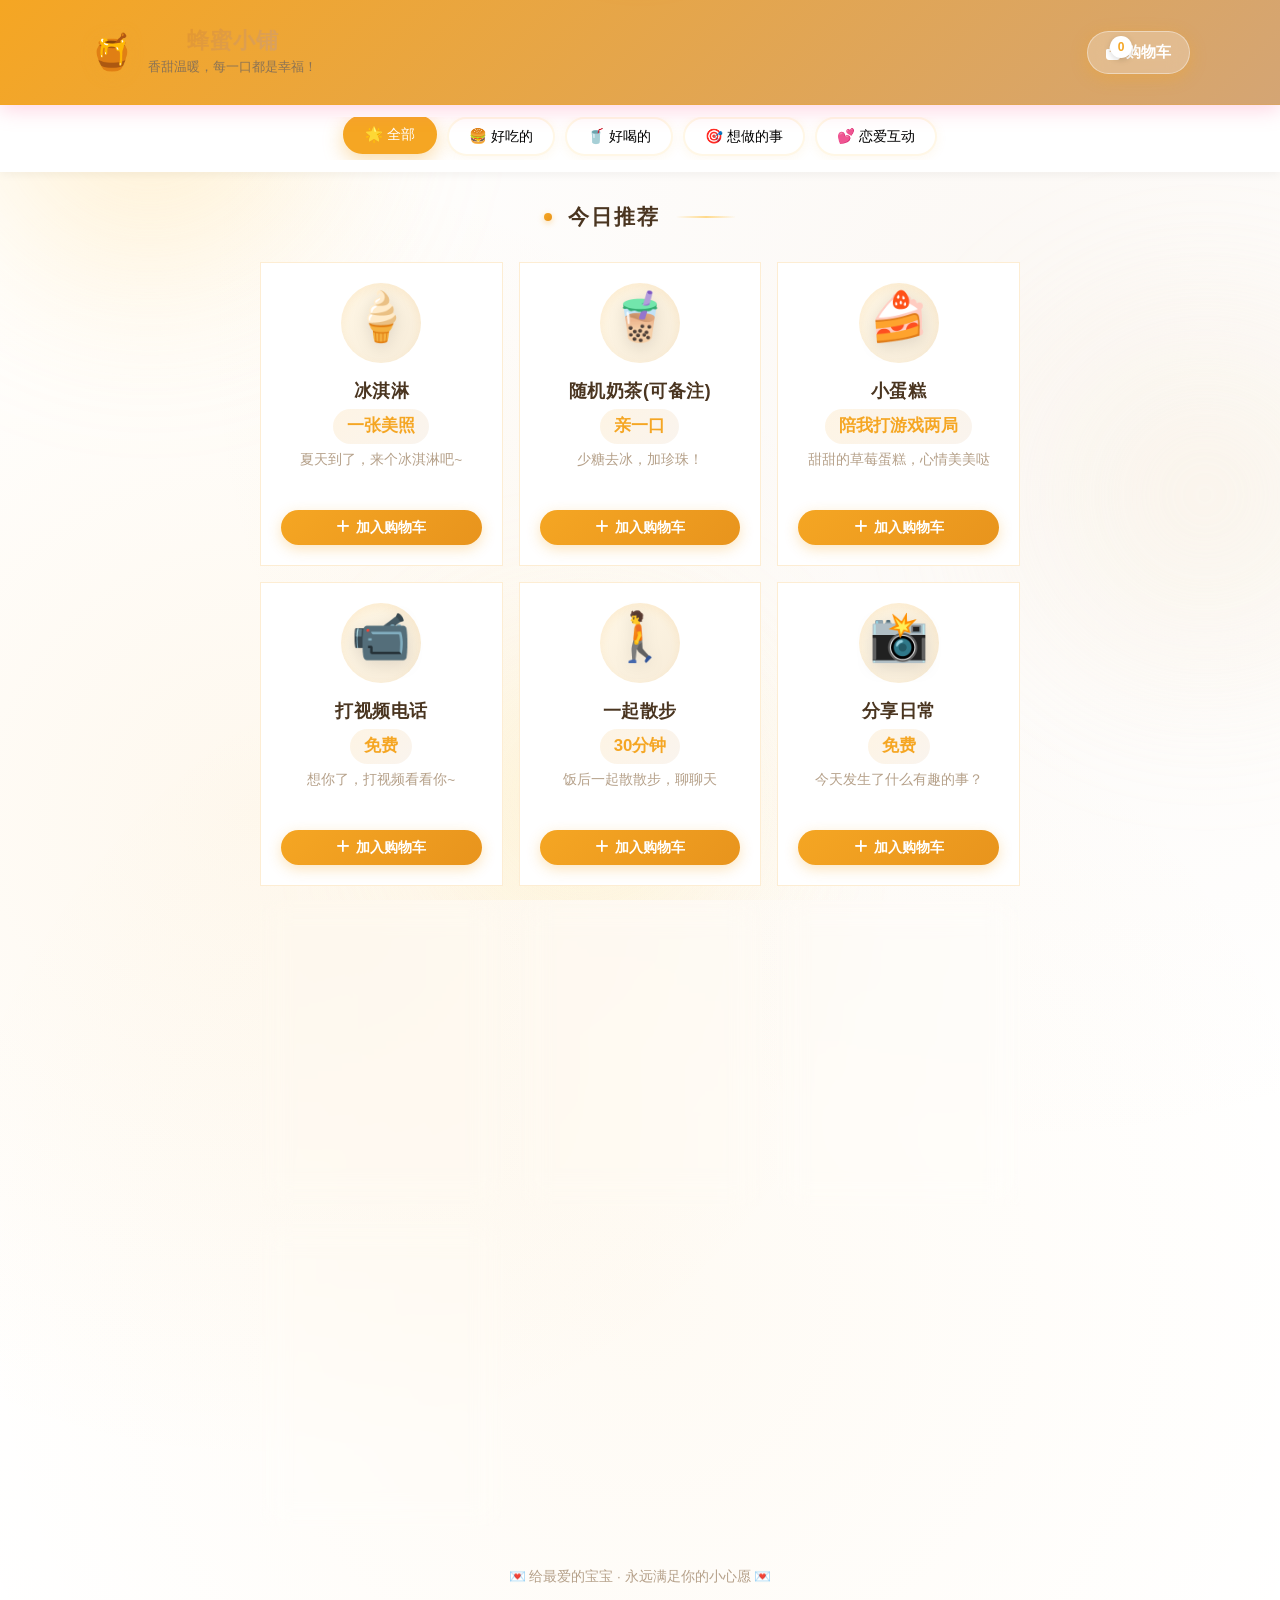
==== index.html @ 9498f6af "feat: init" ====
<!DOCTYPE html>
<html lang="zh-CN">
<head>
    <meta charset="UTF-8">
    <meta name="viewport" content="width=device-width, initial-scale=1.0">
    <title>🍯 蜂蜜小铺</title>
    <link rel="stylesheet" href="css/style.css">
    <link href="https://cdnjs.cloudflare.com/ajax/libs/font-awesome/6.4.0/css/all.min.css" rel="stylesheet">
</head>
<body>
    <!-- 背景装饰 -->
    <div class="bg-decor">
        <div class="blob blob-1"></div>
        <div class="blob blob-2"></div>
        <div class="blob blob-3"></div>
    </div>

    <!-- 浮动爱心容器 -->
    <div class="hearts-container" id="heartsContainer"></div>

    <!-- 顶部导航 -->
    <header class="header">
        <div class="header-inner">
            <div class="header-left">
                <div class="logo-wrap">
                    <span class="logo-icon">🍯</span>
                    <div class="logo-text">
                        <h1 class="logo-title">蜂蜜小铺</h1>
                        <p class="logo-sub">香甜温暖，每一口都是幸福！</p>
                    </div>
                </div>
            </div>
            <div class="header-right">
                <button class="btn-cart" onclick="toggleCart()">
                    <span class="btn-cart-icon">
                        <i class="fas fa-shopping-bag"></i>
                        <span class="cart-badge" id="cartBadge">0</span>
                    </span>
                    <span class="btn-cart-text">购物车</span>
                </button>
            </div>
        </div>
    </header>

    <!-- 分类导航 -->
    <nav class="category-nav">
        <div class="category-list" id="categoryList"></div>
    </nav>

    <!-- 主内容区 -->
    <main class="main-content">
        <div class="section-title">
            <span class="title-dot"></span>
            <h2>今日推荐</h2>
            <span class="title-line"></span>
        </div>
        <div class="products-grid" id="productsGrid"></div>
    </main>

    <!-- 底部 -->
    <footer class="footer">
        <p>💌 给最爱的宝宝 · 永远满足你的小心愿 💌</p>
    </footer>

    <!-- 购物车侧边栏 -->
    <div class="cart-overlay" id="cartOverlay" onclick="toggleCart()"></div>
    <aside class="cart-sidebar" id="cartSidebar">
        <div class="cart-header">
            <div class="cart-header-title">
                <span class="cart-header-icon">🛒</span>
                <h2>我的购物车</h2>
            </div>
            <button class="btn-close" onclick="toggleCart()">
                <i class="fas fa-times"></i>
            </button>
        </div>
        <div class="cart-items" id="cartItems">
            <div class="cart-empty-state">
                <div class="cart-empty-emoji">🛍️</div>
                <p class="cart-empty-text">购物车空空如也~</p>
                <p class="cart-empty-sub">快去选点什么吧！</p>
            </div>
        </div>
        <div class="cart-footer" id="cartFooter" style="display:none;">
            <div class="cart-summary">
                <div class="cart-summary-row">
                    <span>商品件数</span>
                    <span class="cart-summary-value">共 <strong id="cartCount">0</strong> 件</span>
                </div>
            </div>
            <div class="cart-note-wrap">
                <label class="cart-note-label">
                    <i class="fas fa-pen"></i> 给男朋友留个言
                </label>
                <textarea class="cart-note" id="cartNote" placeholder="写点什么甜甜的话吧..." rows="2"></textarea>
            </div>
            <button class="btn-submit-order" onclick="submitOrder()">
                <span class="btn-submit-icon">
                    <i class="fas fa-paper-plane"></i>
                </span>
                <span>下单啦~</span>
                <span class="btn-shine"></span>
            </button>
        </div>
    </aside>

    <!-- Toast 提示 -->
    <div class="toast" id="toast">
        <span class="toast-icon" id="toastIcon">✓</span>
        <span class="toast-text" id="toastText"></span>
    </div>

    <script src="js/data.js"></script>
    <script src="js/app.js"></script>
</body>
</html>
---- css/style.css ----
/* ========== 基础样式 ========== */
:root {
    --pink: #f5a623;
    --pink-soft: #ffd98a;
    --pink-light: #fff7e6;
    --pink-dark: #e8941d;
    --peach: #ffd6a5;
    --purple: #d4a574;
    --purple-light: #f7ecd9;
    --yellow: #ffe9a3;
    --mint: #c9e4ca;
    --blue: #b8d8dd;

    --bg-primary: #fdf6e3;
    --bg-soft: #fffbea;
    --white: #ffffff;

    --text-primary: #4a3520;
    --text-secondary: #8b7355;
    --text-light: #b5a089;

    --glass-bg: rgba(255, 253, 245, 0.7);
    --glass-border: rgba(245, 166, 35, 0.2);
    --glass-shadow: 0 8px 32px rgba(245, 166, 35, 0.15);
    --glass-shadow-hover: 0 12px 40px rgba(245, 166, 35, 0.25);

    --radius-sm: 12px;
    --radius-md: 18px;
    --radius-lg: 24px;
    --radius-xl: 32px;

    --transition: all 0.35s cubic-bezier(0.4, 0, 0.2, 1);
    --transition-slow: all 0.5s cubic-bezier(0.34, 1.56, 0.64, 1);
}

* { margin: 0; padding: 0; box-sizing: border-box; }

body {
    font-family: 'PingFang SC', 'Microsoft YaHei', -apple-system, BlinkMacSystemFont, 'Segoe UI', sans-serif;
    background: var(--bg-primary);
    color: var(--text-primary);
    min-height: 100vh;
    position: relative;
    overflow-x: hidden;
    line-height: 1.6;
    -webkit-font-smoothing: antialiased;
}

button {
    font-family: inherit;
    cursor: pointer;
    border: none;
    outline: none;
}

/* ========== 背景装饰 - 流动的彩色光斑 ========== */
.bg-decor {
    position: fixed;
    inset: 0;
    overflow: hidden;
    z-index: 0;
    pointer-events: none;
}

.blob {
    position: absolute;
    border-radius: 50%;
    filter: blur(80px);
    opacity: 0.55;
    animation: blobFloat 20s ease-in-out infinite;
}

.blob-1 {
    width: 500px; height: 500px;
    background: radial-gradient(circle, var(--pink-soft) 0%, transparent 70%);
    top: -150px; left: -100px;
    animation-delay: 0s;
}

.blob-2 {
    width: 450px; height: 450px;
    background: radial-gradient(circle, var(--purple-light) 0%, transparent 70%);
    top: 30%; right: -150px;
    animation-delay: -7s;
}

.blob-3 {
    width: 400px; height: 400px;
    background: radial-gradient(circle, var(--yellow) 0%, transparent 70%);
    bottom: -100px; left: 30%;
    animation-delay: -14s;
}

@keyframes blobFloat {
    0%, 100% { transform: translate(0, 0) scale(1); }
    25% { transform: translate(50px, -30px) scale(1.1); }
    50% { transform: translate(-30px, 40px) scale(0.95); }
    75% { transform: translate(40px, 30px) scale(1.05); }
}

/* ========== 浮动爱心 ========== */
.hearts-container {
    position: fixed;
    inset: 0;
    pointer-events: none;
    z-index: 1;
    overflow: hidden;
}

.floating-heart {
    position: absolute;
    font-size: 20px;
    opacity: 0;
    animation: heartFloat 3s ease-out forwards;
    pointer-events: none;
}

@keyframes heartFloat {
    0% {
        opacity: 1;
        transform: translateY(0) scale(0.5) rotate(0deg);
    }
    50% {
        opacity: 0.8;
        transform: translateY(-80px) scale(1.2) rotate(15deg);
    }
    100% {
        opacity: 0;
        transform: translateY(-180px) scale(0.8) rotate(-15deg);
    }
}

/* ========== 顶部导航 ========== */
.header {
    position: sticky;
    top: 0;
    z-index: 100;
    padding: 18px 20px;
    background: linear-gradient(180deg, rgba(255, 246, 250, 0.95) 0%, rgba(255, 246, 250, 0.7) 100%);
    backdrop-filter: blur(20px);
    -webkit-backdrop-filter: blur(20px);
    border-bottom: 1px solid rgba(245, 166, 35, 0.1);
}

.header-inner {
    max-width: 1100px;
    margin: 0 auto;
    display: flex;
    align-items: center;
    justify-content: space-between;
    gap: 16px;
}

.header-left { flex: 1; }

.logo-wrap {
    display: flex;
    align-items: center;
    gap: 14px;
}

.logo-icon {
    font-size: 2.2rem;
    animation: heartBeat 1.8s ease-in-out infinite;
    display: inline-block;
    filter: drop-shadow(0 2px 8px rgba(245, 166, 35, 0.3));
}

@keyframes heartBeat {
    0%, 100% { transform: scale(1); }
    14% { transform: scale(1.15); }
    28% { transform: scale(1); }
    42% { transform: scale(1.12); }
    70% { transform: scale(1); }
}

.logo-title {
    font-size: 1.35rem;
    font-weight: 700;
    background: linear-gradient(135deg, var(--pink-dark) 0%, var(--purple) 100%);
    -webkit-background-clip: text;
    -webkit-text-fill-color: transparent;
    background-clip: text;
    letter-spacing: 1px;
    line-height: 1.2;
}

.logo-sub {
    font-size: 0.82rem;
    color: var(--text-secondary);
    margin-top: 2px;
}

.btn-cart {
    display: flex;
    align-items: center;
    gap: 10px;
    padding: 12px 22px;
    background: linear-gradient(135deg, var(--pink) 0%, var(--pink-dark) 100%);
    color: white;
    border-radius: 50px;
    font-size: 0.95rem;
    font-weight: 600;
    transition: var(--transition);
    box-shadow: 0 4px 16px rgba(245, 166, 35, 0.35);
    position: relative;
    overflow: hidden;
}

.btn-cart::before {
    content: '';
    position: absolute;
    top: 0; left: -100%;
    width: 100%; height: 100%;
    background: linear-gradient(90deg, transparent, rgba(255,255,255,0.3), transparent);
    transition: left 0.5s;
}

.btn-cart:hover::before { left: 100%; }

.btn-cart:hover {
    transform: translateY(-2px);
    box-shadow: 0 6px 24px rgba(245, 166, 35, 0.5);
}

.btn-cart:active { transform: translateY(0) scale(0.98); }

.btn-cart-icon {
    position: relative;
    display: inline-flex;
    align-items: center;
    justify-content: center;
}

.btn-cart-icon i { font-size: 1rem; }

.cart-badge {
    position: absolute;
    top: -8px; right: -12px;
    min-width: 20px; height: 20px;
    background: #fff;
    color: var(--pink-dark);
    border-radius: 50%;
    font-size: 0.7rem;
    font-weight: 700;
    display: flex;
    align-items: center;
    justify-content: center;
    box-shadow: 0 2px 6px rgba(0,0,0,0.15);
    padding: 0 5px;
    animation: badgePop 0.3s ease;
}

@keyframes badgePop {
    0% { transform: scale(0); }
    60% { transform: scale(1.3); }
    100% { transform: scale(1); }
}

/* ========== 分类导航 ========== */
.category-nav {
    position: sticky;
    top: 88px;
    z-index: 99;
    padding: 16px 20px 12px;
}

.category-list {
    max-width: 1100px;
    margin: 0 auto;
    display: flex;
    gap: 10px;
    overflow-x: auto;
    padding-bottom: 4px;
    scrollbar-width: none;
}

.category-list::-webkit-scrollbar { display: none; }

.cat-btn {
    flex-shrink: 0;
    padding: 11px 20px;
    background: var(--glass-bg);
    border: 1.5px solid var(--glass-border);
    color: var(--text-primary);
    border-radius: 50px;
    font-size: 0.9rem;
    font-weight: 500;
    transition: var(--transition);
    white-space: nowrap;
    backdrop-filter: blur(10px);
    box-shadow: 0 2px 12px rgba(245, 166, 35, 0.08);
    display: inline-flex;
    align-items: center;
    gap: 6px;
}

.cat-btn:hover {
    transform: translateY(-2px);
    box-shadow: 0 6px 20px rgba(245, 166, 35, 0.18);
    border-color: var(--pink-soft);
}

.cat-btn.active {
    background: linear-gradient(135deg, var(--pink) 0%, var(--pink-dark) 100%);
    color: white;
    border-color: transparent;
    box-shadow: 0 6px 20px rgba(245, 166, 35, 0.4);
    transform: translateY(-2px);
}

/* ========== 主内容区 ========== */
.main-content {
    max-width: 1100px;
    margin: 0 auto;
    padding: 20px 20px 40px;
    position: relative;
    z-index: 2;
}

.section-title {
    display: flex;
    align-items: center;
    justify-content: center;
    gap: 16px;
    margin-bottom: 28px;
    margin-top: 8px;
}

.section-title h2 {
    font-size: 1.3rem;
    font-weight: 700;
    color: var(--text-primary);
    letter-spacing: 2px;
}

.title-dot {
    width: 8px; height: 8px;
    background: linear-gradient(135deg, var(--pink), var(--pink-dark));
    border-radius: 50%;
    box-shadow: 0 2px 6px rgba(245, 166, 35, 0.4);
}

.title-line {
    width: 60px; height: 2px;
    background: linear-gradient(90deg, transparent, var(--pink-soft), transparent);
    border-radius: 2px;
}

/* ========== 商品网格 ========== */
.products-grid {
    display: grid;
    grid-template-columns: repeat(auto-fill, minmax(220px, 1fr));
    gap: 18px;
}

.product-card {
    background: var(--glass-bg);
    border: 1.5px solid var(--glass-border);
    border-radius: var(--radius-lg);
    padding: 24px 18px;
    text-align: center;
    box-shadow: var(--glass-shadow);
    transition: var(--transition-slow);
    backdrop-filter: blur(14px);
    -webkit-backdrop-filter: blur(14px);
    position: relative;
    overflow: hidden;
    cursor: pointer;
    animation: cardFadeIn 0.5s ease backwards;
}

@keyframes cardFadeIn {
    from {
        opacity: 0;
        transform: translateY(20px);
    }
    to {
        opacity: 1;
        transform: translateY(0);
    }
}

.product-card:nth-child(1) { animation-delay: 0.05s; }
.product-card:nth-child(2) { animation-delay: 0.1s; }
.product-card:nth-child(3) { animation-delay: 0.15s; }
.product-card:nth-child(4) { animation-delay: 0.2s; }
.product-card:nth-child(5) { animation-delay: 0.25s; }
.product-card:nth-child(6) { animation-delay: 0.3s; }
.product-card:nth-child(n+7) { animation-delay: 0.35s; }

.product-card::before {
    content: '';
    position: absolute;
    top: 0; left: 0; right: 0;
    height: 3px;
    background: linear-gradient(90deg, var(--pink), var(--purple), var(--pink));
    background-size: 200% 100%;
    transform: scaleX(0);
    transform-origin: left;
    transition: transform 0.4s ease;
    animation: gradientMove 3s linear infinite;
}

@keyframes gradientMove {
    0% { background-position: 0% 50%; }
    100% { background-position: 200% 50%; }
}

.product-card:hover {
    transform: translateY(-8px);
    box-shadow: var(--glass-shadow-hover);
    border-color: var(--pink-soft);
}

.product-card:hover::before {
    transform: scaleX(1);
}

.product-emoji-wrap {
    width: 80px; height: 80px;
    margin: 0 auto 14px;
    background: linear-gradient(135deg, var(--pink-light) 0%, var(--purple-light) 100%);
    border-radius: 50%;
    display: flex;
    align-items: center;
    justify-content: center;
    transition: var(--transition-slow);
    box-shadow: inset 0 4px 10px rgba(245, 166, 35, 0.1);
}

.product-card:hover .product-emoji-wrap {
    transform: scale(1.1) rotate(-8deg);
    background: linear-gradient(135deg, var(--pink-soft) 0%, var(--purple) 100%);
}

.product-emoji {
    font-size: 2.5rem;
    transition: var(--transition);
    filter: drop-shadow(0 4px 8px rgba(0,0,0,0.1));
}

.product-card:hover .product-emoji {
    transform: scale(1.15) rotate(10deg);
}

.product-name {
    font-size: 1.05rem;
    font-weight: 700;
    color: var(--text-primary);
    margin-bottom: 6px;
    letter-spacing: 0.5px;
}

.product-price {
    display: inline-block;
    padding: 4px 14px;
    background: linear-gradient(135deg, rgba(245, 166, 35, 0.12), rgba(212, 165, 116, 0.12));
    color: var(--pink-dark);
    border-radius: 50px;
    font-size: 0.85rem;
    font-weight: 600;
    margin-bottom: 8px;
}

.product-desc {
    color: var(--text-secondary);
    font-size: 0.82rem;
    line-height: 1.5;
    min-height: 2.5em;
    margin-bottom: 14px;
}

.product-add-btn {
    width: 100%;
    padding: 11px 16px;
    background: linear-gradient(135deg, var(--pink) 0%, var(--pink-dark) 100%);
    color: white;
    border-radius: 50px;
    font-size: 0.9rem;
    font-weight: 600;
    transition: var(--transition);
    display: inline-flex;
    align-items: center;
    justify-content: center;
    gap: 6px;
    box-shadow: 0 4px 14px rgba(245, 166, 35, 0.3);
    position: relative;
    overflow: hidden;
}

.product-add-btn::before {
    content: '';
    position: absolute;
    top: 0; left: -100%;
    width: 100%; height: 100%;
    background: linear-gradient(90deg, transparent, rgba(255,255,255,0.35), transparent);
    transition: left 0.5s ease;
}

.product-add-btn:hover::before { left: 100%; }

.product-add-btn:hover {
    transform: scale(1.03);
    box-shadow: 0 6px 20px rgba(245, 166, 35, 0.5);
}

.product-add-btn:active { transform: scale(0.97); }

/* ========== 底部 ========== */
.footer {
    text-align: center;
    padding: 20px 20px 40px;
    color: var(--text-light);
    font-size: 0.85rem;
    position: relative;
    z-index: 2;
}

/* ========== 购物车遮罩 & 侧边栏 ========== */
.cart-overlay {
    position: fixed;
    inset: 0;
    background: rgba(61, 44, 58, 0.4);
    backdrop-filter: blur(6px);
    -webkit-backdrop-filter: blur(6px);
    z-index: 200;
    opacity: 0;
    pointer-events: none;
    transition: opacity 0.35s ease;
}

.cart-overlay.show {
    opacity: 1;
    pointer-events: auto;
}

.cart-sidebar {
    position: fixed;
    top: 0; right: 0;
    width: 420px;
    max-width: 92vw;
    height: 100vh;
    background: linear-gradient(180deg, #fffafc 0%, #fff5f9 100%);
    z-index: 201;
    box-shadow: -8px 0 40px rgba(245, 166, 35, 0.2);
    transform: translateX(100%);
    transition: transform 0.45s cubic-bezier(0.34, 1.56, 0.64, 1);
    display: flex;
    flex-direction: column;
    border-left: 1px solid rgba(245, 166, 35, 0.1);
}

.cart-sidebar.show {
    transform: translateX(0);
}

.cart-header {
    padding: 22px 24px;
    border-bottom: 1px solid rgba(245, 166, 35, 0.12);
    display: flex;
    justify-content: space-between;
    align-items: center;
    background: linear-gradient(135deg, rgba(255, 247, 230, 0.6) 0%, rgba(247, 236, 217, 0.4) 100%);
}

.cart-header-title {
    display: flex;
    align-items: center;
    gap: 10px;
}

.cart-header-icon {
    font-size: 1.6rem;
    animation: cartBounce 2s ease-in-out infinite;
    display: inline-block;
}

@keyframes cartBounce {
    0%, 100% { transform: translateY(0) rotate(0deg); }
    50% { transform: translateY(-4px) rotate(-5deg); }
}

.cart-header h2 {
    font-size: 1.25rem;
    font-weight: 700;
    background: linear-gradient(135deg, var(--pink-dark) 0%, var(--purple) 100%);
    -webkit-background-clip: text;
    -webkit-text-fill-color: transparent;
    background-clip: text;
    letter-spacing: 1px;
}

.btn-close {
    width: 38px; height: 38px;
    border-radius: 50%;
    background: rgba(245, 166, 35, 0.1);
    color: var(--text-secondary);
    font-size: 0.95rem;
    display: flex;
    align-items: center;
    justify-content: center;
    transition: var(--transition);
}

.btn-close:hover {
    background: var(--pink);
    color: white;
    transform: rotate(90deg);
}

.cart-items {
    flex: 1;
    overflow-y: auto;
    padding: 18px 20px;
}

.cart-items::-webkit-scrollbar {
    width: 6px;
}

.cart-items::-webkit-scrollbar-track {
    background: transparent;
}

.cart-items::-webkit-scrollbar-thumb {
    background: var(--pink-soft);
    border-radius: 3px;
}

/* 购物车空状态 */
.cart-empty-state {
    text-align: center;
    padding: 60px 20px;
    color: var(--text-light);
}

.cart-empty-emoji {
    font-size: 4rem;
    margin-bottom: 12px;
    animation: emptyFloat 3s ease-in-out infinite;
    display: inline-block;
}

@keyframes emptyFloat {
    0%, 100% { transform: translateY(0); }
    50% { transform: translateY(-8px); }
}

.cart-empty-text {
    font-size: 1.05rem;
    font-weight: 600;
    color: var(--text-secondary);
    margin-bottom: 4px;
}

.cart-empty-sub {
    font-size: 0.85rem;
    color: var(--text-light);
}

/* 购物车商品项 */
.cart-item {
    display: flex;
    align-items: center;
    gap: 12px;
    padding: 14px;
    border-radius: var(--radius-md);
    background: var(--glass-bg);
    border: 1.5px solid var(--glass-border);
    margin-bottom: 10px;
    backdrop-filter: blur(10px);
    animation: cartItemSlide 0.4s cubic-bezier(0.34, 1.56, 0.64, 1);
    transition: var(--transition);
}

@keyframes cartItemSlide {
    from {
        opacity: 0;
        transform: translateX(40px) scale(0.9);
    }
    to {
        opacity: 1;
        transform: translateX(0) scale(1);
    }
}

.cart-item:hover {
    border-color: var(--pink-soft);
    box-shadow: 0 4px 16px rgba(245, 166, 35, 0.15);
    transform: translateX(-2px);
}

.cart-item-emoji-wrap {
    width: 48px; height: 48px;
    border-radius: 50%;
    background: linear-gradient(135deg, var(--pink-light) 0%, var(--purple-light) 100%);
    display: flex;
    align-items: center;
    justify-content: center;
    flex-shrink: 0;
}

.cart-item-emoji {
    font-size: 1.6rem;
}

.cart-item-info {
    flex: 1;
    min-width: 0;
}

.cart-item-name {
    font-weight: 600;
    font-size: 0.95rem;
    color: var(--text-primary);
    margin-bottom: 2px;
}

.cart-item-price {
    color: var(--pink-dark);
    font-size: 0.8rem;
    font-weight: 600;
}

.cart-item-qty {
    display: flex;
    align-items: center;
    gap: 4px;
    background: var(--pink-light);
    border-radius: 50px;
    padding: 2px;
}

.qty-btn {
    width: 28px; height: 28px;
    border-radius: 50%;
    background: white;
    color: var(--pink-dark);
    font-size: 0.9rem;
    font-weight: 700;
    display: flex;
    align-items: center;
    justify-content: center;
    transition: var(--transition);
    box-shadow: 0 2px 6px rgba(245, 166, 35, 0.15);
}

.qty-btn:hover {
    background: var(--pink);
    color: white;
    transform: scale(1.1);
}

.qty-btn:active { transform: scale(0.9); }

.qty-num {
    min-width: 28px;
    text-align: center;
    font-weight: 700;
    font-size: 0.9rem;
    color: var(--text-primary);
}

.cart-item-remove {
    width: 32px; height: 32px;
    border-radius: 50%;
    background: rgba(255, 204, 204, 0.3);
    color: var(--pink-dark);
    font-size: 0.8rem;
    display: flex;
    align-items: center;
    justify-content: center;
    transition: var(--transition);
    flex-shrink: 0;
}

.cart-item-remove:hover {
    background: var(--pink-dark);
    color: white;
    transform: rotate(-15deg) scale(1.1);
}

/* 购物车底部 */
.cart-footer {
    padding: 18px 24px 24px;
    border-top: 1px solid rgba(245, 166, 35, 0.12);
    background: linear-gradient(180deg, transparent 0%, rgba(255, 247, 230, 0.5) 100%);
}

.cart-summary {
    background: var(--glass-bg);
    border: 1.5px solid var(--glass-border);
    border-radius: var(--radius-sm);
    padding: 12px 16px;
    margin-bottom: 12px;
    backdrop-filter: blur(10px);
}

.cart-summary-row {
    display: flex;
    justify-content: space-between;
    align-items: center;
    font-size: 0.9rem;
    color: var(--text-secondary);
}

.cart-summary-value {
    font-size: 0.9rem;
}

.cart-summary-value strong {
    color: var(--pink-dark);
    font-size: 1.1rem;
    font-weight: 700;
    margin: 0 2px;
}

.cart-note-wrap {
    margin-bottom: 14px;
}

.cart-note-label {
    display: flex;
    align-items: center;
    gap: 6px;
    font-size: 0.82rem;
    color: var(--text-secondary);
    margin-bottom: 6px;
    font-weight: 500;
}

.cart-note-label i { color: var(--pink); }

.cart-note {
    width: 100%;
    padding: 12px 14px;
    border: 1.5px solid rgba(245, 166, 35, 0.2);
    border-radius: var(--radius-sm);
    font-size: 0.88rem;
    resize: none;
    font-family: inherit;
    transition: var(--transition);
    background: white;
    color: var(--text-primary);
}

.cart-note:focus {
    outline: none;
    border-color: var(--pink);
    box-shadow: 0 0 0 4px rgba(245, 166, 35, 0.12);
}

.cart-note::placeholder {
    color: var(--text-light);
}

.btn-submit-order {
    position: relative;
    width: 100%;
    padding: 15px;
    background: linear-gradient(135deg, var(--pink) 0%, var(--pink-dark) 50%, var(--purple) 100%);
    background-size: 200% 200%;
    color: white;
    border-radius: 50px;
    font-size: 1.05rem;
    font-weight: 700;
    letter-spacing: 1px;
    transition: var(--transition);
    box-shadow: 0 6px 24px rgba(245, 166, 35, 0.4);
    display: inline-flex;
    align-items: center;
    justify-content: center;
    gap: 8px;
    overflow: hidden;
    animation: gradientShift 4s ease infinite;
}

@keyframes gradientShift {
    0%, 100% { background-position: 0% 50%; }
    50% { background-position: 100% 50%; }
}

.btn-submit-icon {
    display: inline-flex;
    transition: var(--transition);
}

.btn-submit-order:hover .btn-submit-icon {
    transform: translateX(4px) rotate(-15deg);
}

.btn-submit-order:hover {
    transform: translateY(-3px);
    box-shadow: 0 10px 30px rgba(245, 166, 35, 0.55);
}

.btn-submit-order:active {
    transform: translateY(-1px) scale(0.98);
}

.btn-shine {
    position: absolute;
    top: 0; left: -100%;
    width: 50%; height: 100%;
    background: linear-gradient(90deg, transparent, rgba(255,255,255,0.4), transparent);
    transform: skewX(-20deg);
    animation: shine 3s ease-in-out infinite;
}

@keyframes shine {
    0% { left: -100%; }
    60%, 100% { left: 200%; }
}

/* ========== Toast ========== */
.toast {
    position: fixed;
    top: 30px;
    left: 50%;
    transform: translateX(-50%) translateY(-150%);
    display: flex;
    align-items: center;
    gap: 10px;
    padding: 14px 28px;
    background: white;
    border-radius: 50px;
    box-shadow: 0 10px 40px rgba(245, 166, 35, 0.3);
    z-index: 999;
    transition: transform 0.5s cubic-bezier(0.34, 1.56, 0.64, 1);
    font-size: 0.92rem;
    font-weight: 500;
    border: 1.5px solid rgba(245, 166, 35, 0.15);
    white-space: nowrap;
    max-width: 90vw;
}

.toast.show {
    transform: translateX(-50%) translateY(0);
}

.toast-icon {
    width: 28px; height: 28px;
    border-radius: 50%;
    background: linear-gradient(135deg, var(--pink), var(--pink-dark));
    color: white;
    display: flex;
    align-items: center;
    justify-content: center;
    font-size: 0.8rem;
    flex-shrink: 0;
    animation: iconPop 0.5s ease;
}

@keyframes iconPop {
    0% { transform: scale(0) rotate(-180deg); }
    60% { transform: scale(1.2) rotate(10deg); }
    100% { transform: scale(1) rotate(0deg); }
}

.toast-text {
    color: var(--text-primary);
}

.toast.error .toast-icon {
    background: linear-gradient(135deg, #e8941d, #c97715);
}

/* ========== 订单提交成功动画 ========== */
.success-animation {
    position: fixed;
    inset: 0;
    z-index: 300;
    display: flex;
    align-items: center;
    justify-content: center;
    flex-direction: column;
    background: rgba(255, 250, 252, 0.85);
    backdrop-filter: blur(12px);
    -webkit-backdrop-filter: blur(12px);
    animation: fadeIn 0.4s ease;
}

@keyframes fadeIn {
    from { opacity: 0; }
    to { opacity: 1; }
}

.success-icon {
    font-size: 6rem;
    animation: successBounce 0.8s cubic-bezier(0.34, 1.56, 0.64, 1);
    filter: drop-shadow(0 8px 20px rgba(245, 166, 35, 0.4));
    margin-bottom: 16px;
}

@keyframes successBounce {
    0% { transform: scale(0) rotate(-180deg); opacity: 0; }
    50% { transform: scale(1.3) rotate(20deg); }
    70% { transform: scale(0.9) rotate(-10deg); }
    100% { transform: scale(1) rotate(0deg); opacity: 1; }
}

.success-text {
    font-size: 1.8rem;
    font-weight: 700;
    background: linear-gradient(135deg, var(--pink-dark) 0%, var(--purple) 100%);
    -webkit-background-clip: text;
    -webkit-text-fill-color: transparent;
    background-clip: text;
    margin-bottom: 8px;
    letter-spacing: 2px;
}

.success-sub {
    color: var(--text-secondary);
    font-size: 0.95rem;
}

/* 成功时飞出的小爱心 */
.success-hearts {
    position: absolute;
    pointer-events: none;
}

/* ========== 响应式 ========== */
@media (max-width: 768px) {
    .header {
        padding: 14px 16px;
    }

    .logo-title {
        font-size: 1.1rem;
    }

    .logo-sub {
        font-size: 0.75rem;
    }

    .logo-icon {
        font-size: 1.8rem;
    }

    .btn-cart {
        padding: 10px 16px;
        font-size: 0.85rem;
    }

    .btn-cart-text {
        display: none;
    }

    .category-nav {
        top: 74px;
        padding: 12px 14px 8px;
    }

    .cat-btn {
        padding: 9px 16px;
        font-size: 0.82rem;
    }

    .main-content {
        padding: 16px 14px 30px;
    }

    .products-grid {
        grid-template-columns: repeat(2, 1fr);
        gap: 12px;
    }

    .product-card {
        padding: 18px 14px;
    }

    .product-emoji-wrap {
        width: 64px; height: 64px;
    }

    .product-emoji {
        font-size: 2rem;
    }

    .product-name {
        font-size: 0.95rem;
    }

    .product-desc {
        font-size: 0.75rem;
        min-height: auto;
        margin-bottom: 10px;
    }

    .product-add-btn {
        padding: 9px 12px;
        font-size: 0.82rem;
    }

    .cart-sidebar {
        width: 100%;
        max-width: 100%;
        border-radius: var(--radius-xl) var(--radius-xl) 0 0;
        top: auto;
        bottom: 0;
        height: 85vh;
        transform: translateY(100%);
    }

    .cart-sidebar.show {
        transform: translateY(0);
    }

    .section-title h2 {
        font-size: 1.1rem;
    }

    .toast {
        padding: 12px 20px;
        font-size: 0.85rem;
    }
}

@media (max-width: 400px) {
    .products-grid {
        grid-template-columns: 1fr;
    }
}

    --shadow: 0 4px 20px rgba(255, 107, 157, 0.15);
    --shadow-lg: 0 8px 40px rgba(255, 107, 157, 0.2);
    --radius: 16px;
    --radius-sm: 10px;
    --transition: all 0.3s cubic-bezier(0.4, 0, 0.2, 1);
}

* { margin: 0; padding: 0; box-sizing: border-box; }

body {
    font-family: -apple-system, BlinkMacSystemFont, 'Segoe UI', 'PingFang SC', 'Microsoft YaHei', sans-serif;
    background: var(--bg);
    color: var(--text);
    min-height: 100vh;
    background-image:
        radial-gradient(circle at 20% 50%, rgba(245,166,35,0.08) 0%, transparent 50%),
        radial-gradient(circle at 80% 20%, rgba(212,165,116,0.08) 0%, transparent 50%),
        radial-gradient(circle at 50% 80%, rgba(245,166,35,0.05) 0%, transparent 50%);
}

/* ========== Header ========== */
.header {
    background: linear-gradient(135deg, var(--pink) 0%, var(--purple) 100%);
    color: white;
    padding: 24px 20px;
    text-align: center;
    position: sticky;
    top: 0;
    z-index: 100;
    box-shadow: 0 4px 20px rgba(255,107,157,0.3);
}

.header-content {
    max-width: 800px;
    margin: 0 auto;
    position: relative;
}

.logo {
    font-size: 1.8rem;
    font-weight: 700;
    letter-spacing: 2px;
}

.subtitle {
    font-size: 0.95rem;
    opacity: 0.9;
    margin-top: 6px;
}

.header-actions {
    position: absolute;
    right: 0;
    top: 50%;
    transform: translateY(-50%);
    display: flex;
    gap: 10px;
}

.btn-cart {
    background: rgba(255,255,255,0.25);
    border: 1px solid rgba(255,255,255,0.4);
    color: white;
    padding: 10px 18px;
    border-radius: 50px;
    cursor: pointer;
    font-size: 0.95rem;
    display: flex;
    align-items: center;
    gap: 6px;
    transition: var(--transition);
    backdrop-filter: blur(10px);
}

.btn-cart:hover {
    background: rgba(255,255,255,0.4);
    transform: translateY(-2px);
}

.cart-badge {
    background: white;
    color: var(--pink);
    border-radius: 50%;
    width: 22px;
    height: 22px;
    display: flex;
    align-items: center;
    justify-content: center;
    font-size: 0.75rem;
    font-weight: 700;
}

/* ========== 分类导航 ========== */
.category-nav {
    background: var(--white);
    padding: 12px 20px;
    position: sticky;
    top: 100px;
    z-index: 90;
    box-shadow: 0 2px 10px rgba(0,0,0,0.05);
    overflow-x: auto;
}

.category-list {
    display: flex;
    gap: 10px;
    max-width: 800px;
    margin: 0 auto;
    flex-wrap: wrap;
    justify-content: center;
}

.cat-btn {
    padding: 8px 20px;
    border-radius: 50px;
    border: 2px solid var(--pink-light);
    background: white;
    color: var(--text);
    cursor: pointer;
    font-size: 0.9rem;
    transition: var(--transition);
    white-space: nowrap;
}

.cat-btn:hover, .cat-btn.active {
    background: var(--pink);
    color: white;
    border-color: var(--pink);
}

/* ========== 商品网格 ========== */
.main-content {
    max-width: 800px;
    margin: 0 auto;
    padding: 20px;
}

.products-grid {
    display: grid;
    grid-template-columns: repeat(auto-fill, minmax(220px, 1fr));
    gap: 16px;
}

.product-card {
    background: var(--white);
    border-radius: var(--radius);
    padding: 20px;
    text-align: center;
    box-shadow: var(--shadow);
    transition: var(--transition);
    cursor: pointer;
    position: relative;
    overflow: hidden;
}

.product-card::before {
    content: '';
    position: absolute;
    top: 0;
    left: 0;
    right: 0;
    height: 4px;
    background: linear-gradient(90deg, var(--pink), var(--purple));
    transform: scaleX(0);
    transition: var(--transition);
}

.product-card:hover {
    transform: translateY(-4px);
    box-shadow: var(--shadow-lg);
}

.product-card:hover::before {
    transform: scaleX(1);
}

.product-emoji {
    font-size: 3rem;
    margin-bottom: 10px;
}

.product-name {
    font-size: 1.1rem;
    font-weight: 600;
    margin-bottom: 4px;
}

.product-price {
    color: var(--pink);
    font-weight: 700;
    font-size: 1.05rem;
    margin-bottom: 6px;
}

.product-desc {
    color: var(--text-light);
    font-size: 0.85rem;
    line-height: 1.4;
}

.product-add-btn {
    margin-top: 12px;
    background: linear-gradient(135deg, var(--pink), var(--pink-dark));
    color: white;
    border: none;
    padding: 8px 24px;
    border-radius: 50px;
    cursor: pointer;
    font-size: 0.9rem;
    transition: var(--transition);
    width: 100%;
}

.product-add-btn:hover {
    transform: scale(1.03);
    box-shadow: 0 4px 15px rgba(255,107,157,0.4);
}

.product-add-btn:active {
    transform: scale(0.97);
}

/* ========== 购物车侧边栏 ========== */
.cart-overlay {
    position: fixed;
    inset: 0;
    background: rgba(0,0,0,0.4);
    z-index: 200;
    display: none;
    backdrop-filter: blur(2px);
}

.cart-overlay.show { display: block; }

.cart-sidebar {
    position: fixed;
    top: 0;
    right: -420px;
    width: 400px;
    max-width: 90vw;
    height: 100vh;
    background: var(--white);
    z-index: 201;
    box-shadow: -4px 0 30px rgba(0,0,0,0.15);
    transition: var(--transition);
    display: flex;
    flex-direction: column;
}

.cart-sidebar.show { right: 0; }

.cart-header {
    padding: 20px;
    border-bottom: 1px solid #f0f0f0;
    display: flex;
    justify-content: space-between;
    align-items: center;
}

.cart-header h2 { font-size: 1.3rem; }

.btn-close {
    background: none;
    border: none;
    font-size: 1.8rem;
    cursor: pointer;
    color: var(--text-light);
    width: 36px;
    height: 36px;
    display: flex;
    align-items: center;
    justify-content: center;
    border-radius: 50%;
    transition: var(--transition);
}

.btn-close:hover {
    background: #f0f0f0;
    color: var(--text);
}

.cart-items {
    flex: 1;
    overflow-y: auto;
    padding: 16px;
}

.cart-empty {
    text-align: center;
    color: var(--text-light);
    padding: 60px 20px;
    font-size: 0.95rem;
}

.cart-item {
    display: flex;
    align-items: center;
    gap: 12px;
    padding: 12px;
    border-radius: var(--radius-sm);
    background: #fafafa;
    margin-bottom: 8px;
    animation: slideIn 0.3s ease;
}

@keyframes slideIn {
    from { opacity: 0; transform: translateX(20px); }
    to { opacity: 1; transform: translateX(0); }
}

.cart-item-emoji { font-size: 2rem; }

.cart-item-info { flex: 1; }

.cart-item-name { font-weight: 600; font-size: 0.95rem; }

.cart-item-price { color: var(--pink); font-size: 0.85rem; }

.cart-item-qty {
    display: flex;
    align-items: center;
    gap: 8px;
}

.qty-btn {
    width: 28px;
    height: 28px;
    border-radius: 50%;
    border: 2px solid #e0e0e0;
    background: white;
    cursor: pointer;
    font-size: 1rem;
    display: flex;
    align-items: center;
    justify-content: center;
    transition: var(--transition);
}

.qty-btn:hover {
    border-color: var(--pink);
    color: var(--pink);
}

.qty-num {
    font-weight: 600;
    min-width: 20px;
    text-align: center;
}

.cart-footer {
    padding: 16px 20px;
    border-top: 1px solid #f0f0f0;
}

.cart-total {
    font-size: 1rem;
    margin-bottom: 10px;
}

.cart-total strong {
    color: var(--pink);
    font-size: 1.2rem;
}

.cart-note {
    width: 100%;
    padding: 10px 14px;
    border: 2px solid #f0f0f0;
    border-radius: var(--radius-sm);
    font-size: 0.9rem;
    resize: none;
    font-family: inherit;
    transition: var(--transition);
    margin-bottom: 10px;
}

.cart-note:focus {
    outline: none;
    border-color: var(--pink);
}

.btn-submit-order {
    width: 100%;
    padding: 14px;
    background: linear-gradient(135deg, var(--pink), var(--purple));
    color: white;
    border: none;
    border-radius: 50px;
    font-size: 1.1rem;
    font-weight: 600;
    cursor: pointer;
    transition: var(--transition);
    letter-spacing: 1px;
}

.btn-submit-order:hover {
    transform: translateY(-2px);
    box-shadow: 0 6px 25px rgba(255,107,157,0.4);
}

.btn-submit-order:active {
    transform: scale(0.97);
}

/* ========== Toast ========== */
.toast {
    position: fixed;
    top: 20px;
    left: 50%;
    transform: translateX(-50%) translateY(-120px);
    background: #333;
    color: white;
    padding: 12px 28px;
    border-radius: 50px;
    font-size: 0.95rem;
    z-index: 999;
    transition: transform 0.4s cubic-bezier(0.175, 0.885, 0.32, 1.275);
    pointer-events: none;
}

.toast.show {
    transform: translateX(-50%) translateY(0);
}

.toast.success {
    background: linear-gradient(135deg, #f5c542, #f5a623);
}

.toast.error {
    background: linear-gradient(135deg, #c97715, #f5a623);
}

/* ========== 订单提交成功动画 ========== */
.success-animation {
    position: fixed;
    inset: 0;
    z-index: 300;
    display: flex;
    align-items: center;
    justify-content: center;
    flex-direction: column;
    background: rgba(255,255,255,0.95);
    animation: fadeIn 0.3s ease;
}

@keyframes fadeIn {
    from { opacity: 0; }
    to { opacity: 1; }
}

.success-icon {
    font-size: 5rem;
    animation: bounce 0.6s ease infinite alternate;
}

@keyframes bounce {
    from { transform: translateY(0); }
    to { transform: translateY(-20px); }
}

.success-text {
    font-size: 1.5rem;
    font-weight: 700;
    color: var(--pink);
    margin-top: 16px;
}

.success-sub {
    color: var(--text-light);
    margin-top: 8px;
}

/* ========== 响应式 ========== */
@media (max-width: 600px) {
    .logo { font-size: 1.3rem; }
    .subtitle { font-size: 0.8rem; }
    .products-grid {
        grid-template-columns: repeat(2, 1fr);
        gap: 10px;
    }
    .product-card { padding: 14px; }
    .product-emoji { font-size: 2.2rem; }
    .header-actions { position: static; transform: none; justify-content: center; margin-top: 10px; }
    .header-content { padding-bottom: 4px; }
}
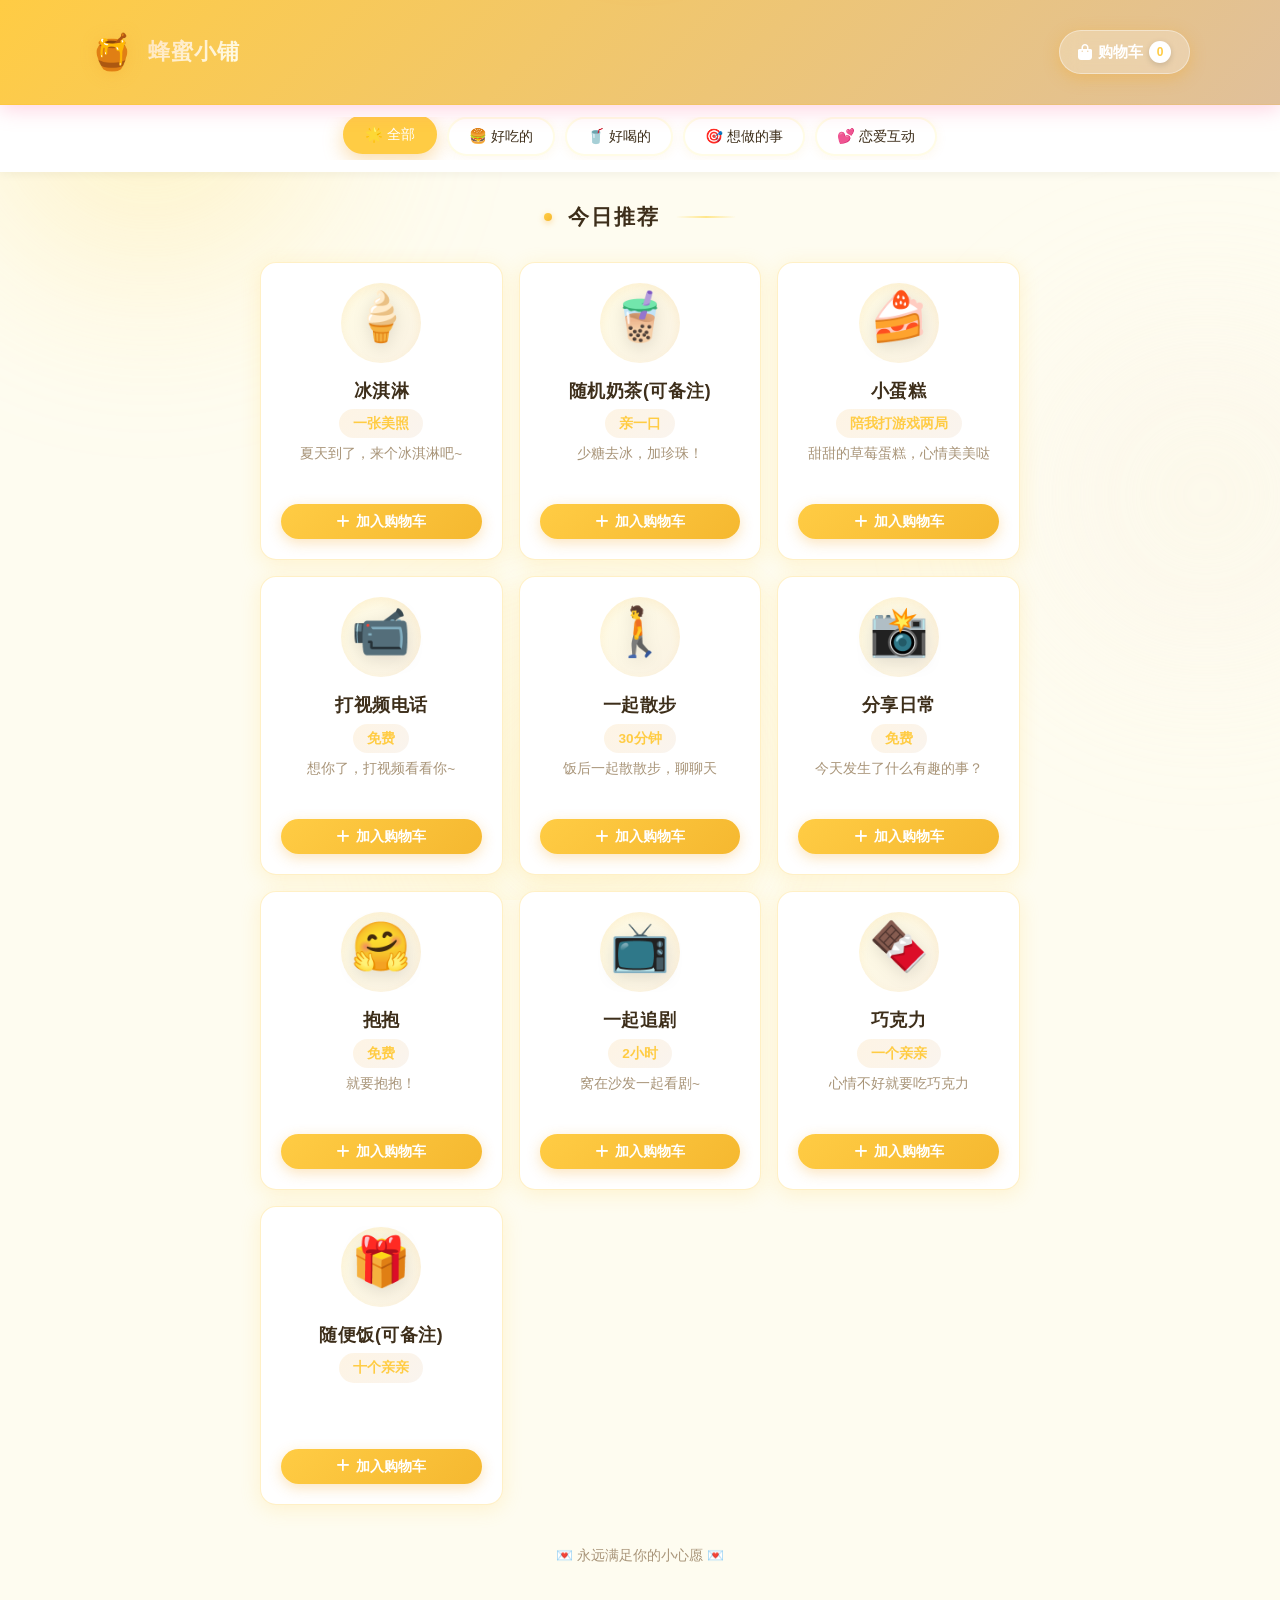
==== commit 8bb38c17: "feat: 优化" ====
--- a/index.html
+++ b/index.html
@@ -5,7 +5,8 @@
     <meta name="viewport" content="width=device-width, initial-scale=1.0">
     <title>🍯 蜂蜜小铺</title>
     <link rel="stylesheet" href="css/style.css">
-    <link href="https://cdnjs.cloudflare.com/ajax/libs/font-awesome/6.4.0/css/all.min.css" rel="stylesheet">
+    <link rel="stylesheet" href="css/fontawesome-free-6.7.2-web/css/all.min.css">
+
 </head>
 <body>
     <!-- 背景装饰 -->
@@ -26,7 +27,6 @@
                     <span class="logo-icon">🍯</span>
                     <div class="logo-text">
                         <h1 class="logo-title">蜂蜜小铺</h1>
-                        <p class="logo-sub">香甜温暖，每一口都是幸福！</p>
                     </div>
                 </div>
             </div>
@@ -34,9 +34,9 @@
                 <button class="btn-cart" onclick="toggleCart()">
                     <span class="btn-cart-icon">
                         <i class="fas fa-shopping-bag"></i>
-                        <span class="cart-badge" id="cartBadge">0</span>
                     </span>
                     <span class="btn-cart-text">购物车</span>
+                    <span class="cart-badge" id="cartBadge">0</span>
                 </button>
             </div>
         </div>
@@ -59,7 +59,7 @@
 
     <!-- 底部 -->
     <footer class="footer">
-        <p>💌 给最爱的宝宝 · 永远满足你的小心愿 💌</p>
+        <p>💌 永远满足你的小心愿 💌</p>
     </footer>
 
     <!-- 购物车侧边栏 -->
@@ -113,4 +113,4 @@
     <script src="js/data.js"></script>
     <script src="js/app.js"></script>
 </body>
-</html>
+</html>
--- a/css/style.css
+++ b/css/style.css
@@ -1,39 +1,56 @@
 /* ========== 基础样式 ========== */
 :root {
-    --pink: #f5a623;
-    --pink-soft: #ffd98a;
-    --pink-light: #fff7e6;
-    --pink-dark: #e8941d;
-    --peach: #ffd6a5;
-    --purple: #d4a574;
-    --purple-light: #f7ecd9;
-    --yellow: #ffe9a3;
-    --mint: #c9e4ca;
-    --blue: #b8d8dd;
-
-    --bg-primary: #fdf6e3;
-    --bg-soft: #fffbea;
+    /* ===== 品牌主色（超高亮版） ===== */
+    --pink: #ffcc44;           /* 主色调：亮柠檬黄（原 #ffb833） */
+    --pink-soft: #ffe68a;      /* 柔和亮黄（原 #ffe08a） */
+    --pink-light: #fffce6;     /* 极淡亮黄白（原 #fff9e6） */
+    --pink-dark: #f5b830;      /* 深金黄（原 #f0a020） */
+
+    /* ===== 辅助配色（整体提亮） ===== */
+    --peach: #ffe6c0;          /* 浅蜜桃（原 #ffdbb5） */
+    --purple: #e0c09a;         /* 暖卡其（原 #dbb588） */
+    --purple-light: #faf2e3;   /* 淡燕麦（原 #f8efdd） */
+    --yellow: #fff5c0;         /* 亮奶油黄（原 #fff0b3） */
+    --mint: #ddf5de;           /* 清新草绿（原 #d4edd5） */
+    --blue: #d0eef0;           /* 清透雾蓝（原 #c5e4e8） */
+
+    /* ===== 背景色系（更亮更通透） ===== */
+    --bg-primary: #fefcf0;     /* 主背景：几乎白中带一丝黄（原 #fef9ed） */
+    --bg-soft: #fffdf5;        /* 柔和背景：奶油白（原 #fffcf0） */
     --white: #ffffff;
 
-    --text-primary: #4a3520;
-    --text-secondary: #8b7355;
-    --text-light: #b5a089;
-
-    --glass-bg: rgba(255, 253, 245, 0.7);
-    --glass-border: rgba(245, 166, 35, 0.2);
-    --glass-shadow: 0 8px 32px rgba(245, 166, 35, 0.15);
-    --glass-shadow-hover: 0 12px 40px rgba(245, 166, 35, 0.25);
-
+    /* ===== 文字色系（略加深以保证可读性） ===== */
+    --text-primary: #3d2e1a;   /* 深褐（原 #4a3520，略深） */
+    --text-secondary: #7a6548; /* 中褐（原 #8b7355，略深） */
+    --text-light: #a89478;     /* 浅卡其（原 #b5a089，略深） */
+
+    /* ===== 玻璃态效果（更透亮） ===== */
+    --glass-bg: rgba(255, 253, 245, 0.80);  /* 更透（原 0.75） */
+    --glass-border: rgba(255, 204, 68, 0.30); /* 亮黄边框（原 0.25） */
+    --glass-shadow: 0 8px 32px rgba(255, 204, 68, 0.20);
+    --glass-shadow-hover: 0 12px 40px rgba(255, 204, 68, 0.35);
+
+    /* ===== 圆角规范 ===== */
     --radius-sm: 12px;
     --radius-md: 18px;
     --radius-lg: 24px;
     --radius-xl: 32px;
 
+    /* ===== 动效曲线 ===== */
     --transition: all 0.35s cubic-bezier(0.4, 0, 0.2, 1);
     --transition-slow: all 0.5s cubic-bezier(0.34, 1.56, 0.64, 1);
-}
-
-* { margin: 0; padding: 0; box-sizing: border-box; }
+
+    /* ===== 阴影（更亮） ===== */
+    --shadow: 0 4px 20px rgba(255, 204, 68, 0.20);
+    --shadow-lg: 0 8px 40px rgba(255, 204, 68, 0.30);
+    --radius: 16px;
+}
+
+* {
+    margin: 0;
+    padding: 0;
+    box-sizing: border-box;
+}
 
 body {
     font-family: 'PingFang SC', 'Microsoft YaHei', -apple-system, BlinkMacSystemFont, 'Segoe UI', sans-serif;
@@ -71,31 +88,50 @@
 }
 
 .blob-1 {
-    width: 500px; height: 500px;
+    width: 500px;
+    height: 500px;
     background: radial-gradient(circle, var(--pink-soft) 0%, transparent 70%);
-    top: -150px; left: -100px;
+    top: -150px;
+    left: -100px;
     animation-delay: 0s;
 }
 
 .blob-2 {
-    width: 450px; height: 450px;
+    width: 450px;
+    height: 450px;
     background: radial-gradient(circle, var(--purple-light) 0%, transparent 70%);
-    top: 30%; right: -150px;
+    top: 30%;
+    right: -150px;
     animation-delay: -7s;
 }
 
 .blob-3 {
-    width: 400px; height: 400px;
+    width: 400px;
+    height: 400px;
     background: radial-gradient(circle, var(--yellow) 0%, transparent 70%);
-    bottom: -100px; left: 30%;
+    bottom: -100px;
+    left: 30%;
     animation-delay: -14s;
 }
 
 @keyframes blobFloat {
-    0%, 100% { transform: translate(0, 0) scale(1); }
-    25% { transform: translate(50px, -30px) scale(1.1); }
-    50% { transform: translate(-30px, 40px) scale(0.95); }
-    75% { transform: translate(40px, 30px) scale(1.05); }
+
+    0%,
+    100% {
+        transform: translate(0, 0) scale(1);
+    }
+
+    25% {
+        transform: translate(50px, -30px) scale(1.1);
+    }
+
+    50% {
+        transform: translate(-30px, 40px) scale(0.95);
+    }
+
+    75% {
+        transform: translate(40px, 30px) scale(1.05);
+    }
 }
 
 /* ========== 浮动爱心 ========== */
@@ -120,10 +156,12 @@
         opacity: 1;
         transform: translateY(0) scale(0.5) rotate(0deg);
     }
+
     50% {
         opacity: 0.8;
         transform: translateY(-80px) scale(1.2) rotate(15deg);
     }
+
     100% {
         opacity: 0;
         transform: translateY(-180px) scale(0.8) rotate(-15deg);
@@ -151,7 +189,9 @@
     gap: 16px;
 }
 
-.header-left { flex: 1; }
+.header-left {
+    flex: 1;
+}
 
 .logo-wrap {
     display: flex;
@@ -167,17 +207,33 @@
 }
 
 @keyframes heartBeat {
-    0%, 100% { transform: scale(1); }
-    14% { transform: scale(1.15); }
-    28% { transform: scale(1); }
-    42% { transform: scale(1.12); }
-    70% { transform: scale(1); }
+
+    0%,
+    100% {
+        transform: scale(1);
+    }
+
+    14% {
+        transform: scale(1.15);
+    }
+
+    28% {
+        transform: scale(1);
+    }
+
+    42% {
+        transform: scale(1.12);
+    }
+
+    70% {
+        transform: scale(1);
+    }
 }
 
 .logo-title {
     font-size: 1.35rem;
     font-weight: 700;
-    background: linear-gradient(135deg, var(--pink-dark) 0%, var(--purple) 100%);
+    background: linear-gradient(135deg, var(--peach) 0%, var(--pink-light) 100%);
     -webkit-background-clip: text;
     -webkit-text-fill-color: transparent;
     background-clip: text;
@@ -207,23 +263,14 @@
     overflow: hidden;
 }
 
-.btn-cart::before {
-    content: '';
-    position: absolute;
-    top: 0; left: -100%;
-    width: 100%; height: 100%;
-    background: linear-gradient(90deg, transparent, rgba(255,255,255,0.3), transparent);
-    transition: left 0.5s;
-}
-
-.btn-cart:hover::before { left: 100%; }
-
 .btn-cart:hover {
     transform: translateY(-2px);
     box-shadow: 0 6px 24px rgba(245, 166, 35, 0.5);
 }
 
-.btn-cart:active { transform: translateY(0) scale(0.98); }
+.btn-cart:active {
+    transform: translateY(0) scale(0.98);
+}
 
 .btn-cart-icon {
     position: relative;
@@ -232,12 +279,13 @@
     justify-content: center;
 }
 
-.btn-cart-icon i { font-size: 1rem; }
+.btn-cart-icon i {
+    font-size: 1rem;
+}
 
 .cart-badge {
-    position: absolute;
-    top: -8px; right: -12px;
-    min-width: 20px; height: 20px;
+    min-width: 20px;
+    height: 20px;
     background: #fff;
     color: var(--pink-dark);
     border-radius: 50%;
@@ -246,15 +294,23 @@
     display: flex;
     align-items: center;
     justify-content: center;
-    box-shadow: 0 2px 6px rgba(0,0,0,0.15);
+    box-shadow: 0 2px 6px rgba(0, 0, 0, 0.15);
     padding: 0 5px;
     animation: badgePop 0.3s ease;
 }
 
 @keyframes badgePop {
-    0% { transform: scale(0); }
-    60% { transform: scale(1.3); }
-    100% { transform: scale(1); }
+    0% {
+        transform: scale(0);
+    }
+
+    60% {
+        transform: scale(1.3);
+    }
+
+    100% {
+        transform: scale(1);
+    }
 }
 
 /* ========== 分类导航 ========== */
@@ -275,7 +331,9 @@
     scrollbar-width: none;
 }
 
-.category-list::-webkit-scrollbar { display: none; }
+.category-list::-webkit-scrollbar {
+    display: none;
+}
 
 .cat-btn {
     flex-shrink: 0;
@@ -335,14 +393,16 @@
 }
 
 .title-dot {
-    width: 8px; height: 8px;
+    width: 8px;
+    height: 8px;
     background: linear-gradient(135deg, var(--pink), var(--pink-dark));
     border-radius: 50%;
     box-shadow: 0 2px 6px rgba(245, 166, 35, 0.4);
 }
 
 .title-line {
-    width: 60px; height: 2px;
+    width: 60px;
+    height: 2px;
     background: linear-gradient(90deg, transparent, var(--pink-soft), transparent);
     border-radius: 2px;
 }
@@ -375,24 +435,47 @@
         opacity: 0;
         transform: translateY(20px);
     }
+
     to {
         opacity: 1;
         transform: translateY(0);
     }
 }
 
-.product-card:nth-child(1) { animation-delay: 0.05s; }
-.product-card:nth-child(2) { animation-delay: 0.1s; }
-.product-card:nth-child(3) { animation-delay: 0.15s; }
-.product-card:nth-child(4) { animation-delay: 0.2s; }
-.product-card:nth-child(5) { animation-delay: 0.25s; }
-.product-card:nth-child(6) { animation-delay: 0.3s; }
-.product-card:nth-child(n+7) { animation-delay: 0.35s; }
+.product-card:nth-child(1) {
+    animation-delay: 0.05s;
+}
+
+.product-card:nth-child(2) {
+    animation-delay: 0.1s;
+}
+
+.product-card:nth-child(3) {
+    animation-delay: 0.15s;
+}
+
+.product-card:nth-child(4) {
+    animation-delay: 0.2s;
+}
+
+.product-card:nth-child(5) {
+    animation-delay: 0.25s;
+}
+
+.product-card:nth-child(6) {
+    animation-delay: 0.3s;
+}
+
+.product-card:nth-child(n+7) {
+    animation-delay: 0.35s;
+}
 
 .product-card::before {
     content: '';
     position: absolute;
-    top: 0; left: 0; right: 0;
+    top: 0;
+    left: 0;
+    right: 0;
     height: 3px;
     background: linear-gradient(90deg, var(--pink), var(--purple), var(--pink));
     background-size: 200% 100%;
@@ -403,8 +486,13 @@
 }
 
 @keyframes gradientMove {
-    0% { background-position: 0% 50%; }
-    100% { background-position: 200% 50%; }
+    0% {
+        background-position: 0% 50%;
+    }
+
+    100% {
+        background-position: 200% 50%;
+    }
 }
 
 .product-card:hover {
@@ -418,7 +506,8 @@
 }
 
 .product-emoji-wrap {
-    width: 80px; height: 80px;
+    width: 80px;
+    height: 80px;
     margin: 0 auto 14px;
     background: linear-gradient(135deg, var(--pink-light) 0%, var(--purple-light) 100%);
     border-radius: 50%;
@@ -437,7 +526,7 @@
 .product-emoji {
     font-size: 2.5rem;
     transition: var(--transition);
-    filter: drop-shadow(0 4px 8px rgba(0,0,0,0.1));
+    filter: drop-shadow(0 4px 8px rgba(0, 0, 0, 0.1));
 }
 
 .product-card:hover .product-emoji {
@@ -492,20 +581,26 @@
 .product-add-btn::before {
     content: '';
     position: absolute;
-    top: 0; left: -100%;
-    width: 100%; height: 100%;
-    background: linear-gradient(90deg, transparent, rgba(255,255,255,0.35), transparent);
+    top: 0;
+    left: -100%;
+    width: 100%;
+    height: 100%;
+    background: linear-gradient(90deg, transparent, rgba(255, 255, 255, 0.35), transparent);
     transition: left 0.5s ease;
 }
 
-.product-add-btn:hover::before { left: 100%; }
+.product-add-btn:hover::before {
+    left: 100%;
+}
 
 .product-add-btn:hover {
     transform: scale(1.03);
     box-shadow: 0 6px 20px rgba(245, 166, 35, 0.5);
 }
 
-.product-add-btn:active { transform: scale(0.97); }
+.product-add-btn:active {
+    transform: scale(0.97);
+}
 
 /* ========== 底部 ========== */
 .footer {
@@ -537,7 +632,8 @@
 
 .cart-sidebar {
     position: fixed;
-    top: 0; right: 0;
+    top: 0;
+    right: 0;
     width: 420px;
     max-width: 92vw;
     height: 100vh;
@@ -577,8 +673,15 @@
 }
 
 @keyframes cartBounce {
-    0%, 100% { transform: translateY(0) rotate(0deg); }
-    50% { transform: translateY(-4px) rotate(-5deg); }
+
+    0%,
+    100% {
+        transform: translateY(0) rotate(0deg);
+    }
+
+    50% {
+        transform: translateY(-4px) rotate(-5deg);
+    }
 }
 
 .cart-header h2 {
@@ -592,7 +695,8 @@
 }
 
 .btn-close {
-    width: 38px; height: 38px;
+    width: 38px;
+    height: 38px;
     border-radius: 50%;
     background: rgba(245, 166, 35, 0.1);
     color: var(--text-secondary);
@@ -643,8 +747,15 @@
 }
 
 @keyframes emptyFloat {
-    0%, 100% { transform: translateY(0); }
-    50% { transform: translateY(-8px); }
+
+    0%,
+    100% {
+        transform: translateY(0);
+    }
+
+    50% {
+        transform: translateY(-8px);
+    }
 }
 
 .cart-empty-text {
@@ -679,6 +790,7 @@
         opacity: 0;
         transform: translateX(40px) scale(0.9);
     }
+
     to {
         opacity: 1;
         transform: translateX(0) scale(1);
@@ -692,7 +804,8 @@
 }
 
 .cart-item-emoji-wrap {
-    width: 48px; height: 48px;
+    width: 48px;
+    height: 48px;
     border-radius: 50%;
     background: linear-gradient(135deg, var(--pink-light) 0%, var(--purple-light) 100%);
     display: flex;
@@ -733,7 +846,8 @@
 }
 
 .qty-btn {
-    width: 28px; height: 28px;
+    width: 28px;
+    height: 28px;
     border-radius: 50%;
     background: white;
     color: var(--pink-dark);
@@ -752,7 +866,9 @@
     transform: scale(1.1);
 }
 
-.qty-btn:active { transform: scale(0.9); }
+.qty-btn:active {
+    transform: scale(0.9);
+}
 
 .qty-num {
     min-width: 28px;
@@ -763,7 +879,8 @@
 }
 
 .cart-item-remove {
-    width: 32px; height: 32px;
+    width: 32px;
+    height: 32px;
     border-radius: 50%;
     background: rgba(255, 204, 204, 0.3);
     color: var(--pink-dark);
@@ -830,7 +947,9 @@
     font-weight: 500;
 }
 
-.cart-note-label i { color: var(--pink); }
+.cart-note-label i {
+    color: var(--pink);
+}
 
 .cart-note {
     width: 100%;
@@ -877,8 +996,15 @@
 }
 
 @keyframes gradientShift {
-    0%, 100% { background-position: 0% 50%; }
-    50% { background-position: 100% 50%; }
+
+    0%,
+    100% {
+        background-position: 0% 50%;
+    }
+
+    50% {
+        background-position: 100% 50%;
+    }
 }
 
 .btn-submit-icon {
@@ -901,16 +1027,24 @@
 
 .btn-shine {
     position: absolute;
-    top: 0; left: -100%;
-    width: 50%; height: 100%;
-    background: linear-gradient(90deg, transparent, rgba(255,255,255,0.4), transparent);
+    top: 0;
+    left: -100%;
+    width: 50%;
+    height: 100%;
+    background: linear-gradient(90deg, transparent, rgba(255, 255, 255, 0.4), transparent);
     transform: skewX(-20deg);
     animation: shine 3s ease-in-out infinite;
 }
 
 @keyframes shine {
-    0% { left: -100%; }
-    60%, 100% { left: 200%; }
+    0% {
+        left: -100%;
+    }
+
+    60%,
+    100% {
+        left: 200%;
+    }
 }
 
 /* ========== Toast ========== */
@@ -940,7 +1074,8 @@
 }
 
 .toast-icon {
-    width: 28px; height: 28px;
+    width: 28px;
+    height: 28px;
     border-radius: 50%;
     background: linear-gradient(135deg, var(--pink), var(--pink-dark));
     color: white;
@@ -953,9 +1088,17 @@
 }
 
 @keyframes iconPop {
-    0% { transform: scale(0) rotate(-180deg); }
-    60% { transform: scale(1.2) rotate(10deg); }
-    100% { transform: scale(1) rotate(0deg); }
+    0% {
+        transform: scale(0) rotate(-180deg);
+    }
+
+    60% {
+        transform: scale(1.2) rotate(10deg);
+    }
+
+    100% {
+        transform: scale(1) rotate(0deg);
+    }
 }
 
 .toast-text {
@@ -982,8 +1125,13 @@
 }
 
 @keyframes fadeIn {
-    from { opacity: 0; }
-    to { opacity: 1; }
+    from {
+        opacity: 0;
+    }
+
+    to {
+        opacity: 1;
+    }
 }
 
 .success-icon {
@@ -994,10 +1142,23 @@
 }
 
 @keyframes successBounce {
-    0% { transform: scale(0) rotate(-180deg); opacity: 0; }
-    50% { transform: scale(1.3) rotate(20deg); }
-    70% { transform: scale(0.9) rotate(-10deg); }
-    100% { transform: scale(1) rotate(0deg); opacity: 1; }
+    0% {
+        transform: scale(0) rotate(-180deg);
+        opacity: 0;
+    }
+
+    50% {
+        transform: scale(1.3) rotate(20deg);
+    }
+
+    70% {
+        transform: scale(0.9) rotate(-10deg);
+    }
+
+    100% {
+        transform: scale(1) rotate(0deg);
+        opacity: 1;
+    }
 }
 
 .success-text {
@@ -1045,10 +1206,6 @@
         font-size: 0.85rem;
     }
 
-    .btn-cart-text {
-        display: none;
-    }
-
     .category-nav {
         top: 74px;
         padding: 12px 14px 8px;
@@ -1073,7 +1230,8 @@
     }
 
     .product-emoji-wrap {
-        width: 64px; height: 64px;
+        width: 64px;
+        height: 64px;
     }
 
     .product-emoji {
@@ -1123,26 +1281,6 @@
     .products-grid {
         grid-template-columns: 1fr;
     }
-}
-
-    --shadow: 0 4px 20px rgba(255, 107, 157, 0.15);
-    --shadow-lg: 0 8px 40px rgba(255, 107, 157, 0.2);
-    --radius: 16px;
-    --radius-sm: 10px;
-    --transition: all 0.3s cubic-bezier(0.4, 0, 0.2, 1);
-}
-
-* { margin: 0; padding: 0; box-sizing: border-box; }
-
-body {
-    font-family: -apple-system, BlinkMacSystemFont, 'Segoe UI', 'PingFang SC', 'Microsoft YaHei', sans-serif;
-    background: var(--bg);
-    color: var(--text);
-    min-height: 100vh;
-    background-image:
-        radial-gradient(circle at 20% 50%, rgba(245,166,35,0.08) 0%, transparent 50%),
-        radial-gradient(circle at 80% 20%, rgba(212,165,116,0.08) 0%, transparent 50%),
-        radial-gradient(circle at 50% 80%, rgba(245,166,35,0.05) 0%, transparent 50%);
 }
 
 /* ========== Header ========== */
@@ -1154,7 +1292,7 @@
     position: sticky;
     top: 0;
     z-index: 100;
-    box-shadow: 0 4px 20px rgba(255,107,157,0.3);
+    box-shadow: 0 4px 20px rgba(255, 107, 157, 0.3);
 }
 
 .header-content {
@@ -1185,8 +1323,8 @@
 }
 
 .btn-cart {
-    background: rgba(255,255,255,0.25);
-    border: 1px solid rgba(255,255,255,0.4);
+    background: rgba(255, 255, 255, 0.25);
+    border: 1px solid rgba(255, 255, 255, 0.4);
     color: white;
     padding: 10px 18px;
     border-radius: 50px;
@@ -1200,7 +1338,7 @@
 }
 
 .btn-cart:hover {
-    background: rgba(255,255,255,0.4);
+    background: rgba(255, 255, 255, 0.4);
     transform: translateY(-2px);
 }
 
@@ -1224,7 +1362,7 @@
     position: sticky;
     top: 100px;
     z-index: 90;
-    box-shadow: 0 2px 10px rgba(0,0,0,0.05);
+    box-shadow: 0 2px 10px rgba(0, 0, 0, 0.05);
     overflow-x: auto;
 }
 
@@ -1249,7 +1387,8 @@
     white-space: nowrap;
 }
 
-.cat-btn:hover, .cat-btn.active {
+.cat-btn:hover,
+.cat-btn.active {
     background: var(--pink);
     color: white;
     border-color: var(--pink);
@@ -1314,8 +1453,7 @@
 
 .product-price {
     color: var(--pink);
-    font-weight: 700;
-    font-size: 1.05rem;
+    font-size: 0.85rem;
     margin-bottom: 6px;
 }
 
@@ -1340,7 +1478,7 @@
 
 .product-add-btn:hover {
     transform: scale(1.03);
-    box-shadow: 0 4px 15px rgba(255,107,157,0.4);
+    box-shadow: 0 4px 15px rgba(255, 107, 157, 0.4);
 }
 
 .product-add-btn:active {
@@ -1351,13 +1489,15 @@
 .cart-overlay {
     position: fixed;
     inset: 0;
-    background: rgba(0,0,0,0.4);
+    background: rgba(0, 0, 0, 0.4);
     z-index: 200;
     display: none;
     backdrop-filter: blur(2px);
 }
 
-.cart-overlay.show { display: block; }
+.cart-overlay.show {
+    display: block;
+}
 
 .cart-sidebar {
     position: fixed;
@@ -1368,13 +1508,15 @@
     height: 100vh;
     background: var(--white);
     z-index: 201;
-    box-shadow: -4px 0 30px rgba(0,0,0,0.15);
+    box-shadow: -4px 0 30px rgba(0, 0, 0, 0.15);
     transition: var(--transition);
     display: flex;
     flex-direction: column;
 }
 
-.cart-sidebar.show { right: 0; }
+.cart-sidebar.show {
+    right: 0;
+}
 
 .cart-header {
     padding: 20px;
@@ -1384,7 +1526,9 @@
     align-items: center;
 }
 
-.cart-header h2 { font-size: 1.3rem; }
+.cart-header h2 {
+    font-size: 1.3rem;
+}
 
 .btn-close {
     background: none;
@@ -1431,17 +1575,34 @@
 }
 
 @keyframes slideIn {
-    from { opacity: 0; transform: translateX(20px); }
-    to { opacity: 1; transform: translateX(0); }
-}
-
-.cart-item-emoji { font-size: 2rem; }
-
-.cart-item-info { flex: 1; }
-
-.cart-item-name { font-weight: 600; font-size: 0.95rem; }
-
-.cart-item-price { color: var(--pink); font-size: 0.85rem; }
+    from {
+        opacity: 0;
+        transform: translateX(20px);
+    }
+
+    to {
+        opacity: 1;
+        transform: translateX(0);
+    }
+}
+
+.cart-item-emoji {
+    font-size: 2rem;
+}
+
+.cart-item-info {
+    flex: 1;
+}
+
+.cart-item-name {
+    font-weight: 600;
+    font-size: 0.95rem;
+}
+
+.cart-item-price {
+    color: var(--pink);
+    font-size: 0.85rem;
+}
 
 .cart-item-qty {
     display: flex;
@@ -1458,7 +1619,7 @@
     cursor: pointer;
     font-size: 1rem;
     display: flex;
-    align-items: center;
+    align-items: flex-start;
     justify-content: center;
     transition: var(--transition);
 }
@@ -1522,7 +1683,7 @@
 
 .btn-submit-order:hover {
     transform: translateY(-2px);
-    box-shadow: 0 6px 25px rgba(255,107,157,0.4);
+    box-shadow: 0 6px 25px rgba(255, 107, 157, 0.4);
 }
 
 .btn-submit-order:active {
@@ -1566,13 +1727,18 @@
     align-items: center;
     justify-content: center;
     flex-direction: column;
-    background: rgba(255,255,255,0.95);
+    background: rgba(255, 255, 255, 0.95);
     animation: fadeIn 0.3s ease;
 }
 
 @keyframes fadeIn {
-    from { opacity: 0; }
-    to { opacity: 1; }
+    from {
+        opacity: 0;
+    }
+
+    to {
+        opacity: 1;
+    }
 }
 
 .success-icon {
@@ -1581,8 +1747,13 @@
 }
 
 @keyframes bounce {
-    from { transform: translateY(0); }
-    to { transform: translateY(-20px); }
+    from {
+        transform: translateY(0);
+    }
+
+    to {
+        transform: translateY(-20px);
+    }
 }
 
 .success-text {
@@ -1599,14 +1770,35 @@
 
 /* ========== 响应式 ========== */
 @media (max-width: 600px) {
-    .logo { font-size: 1.3rem; }
-    .subtitle { font-size: 0.8rem; }
+    .logo {
+        font-size: 1.3rem;
+    }
+
+    .subtitle {
+        font-size: 0.8rem;
+    }
+
     .products-grid {
         grid-template-columns: repeat(2, 1fr);
         gap: 10px;
     }
-    .product-card { padding: 14px; }
-    .product-emoji { font-size: 2.2rem; }
-    .header-actions { position: static; transform: none; justify-content: center; margin-top: 10px; }
-    .header-content { padding-bottom: 4px; }
-}
+
+    .product-card {
+        padding: 14px;
+    }
+
+    .product-emoji {
+        font-size: 2.2rem;
+    }
+
+    .header-actions {
+        position: static;
+        transform: none;
+        justify-content: center;
+        margin-top: 10px;
+    }
+
+    .header-content {
+        padding-bottom: 4px;
+    }
+}
